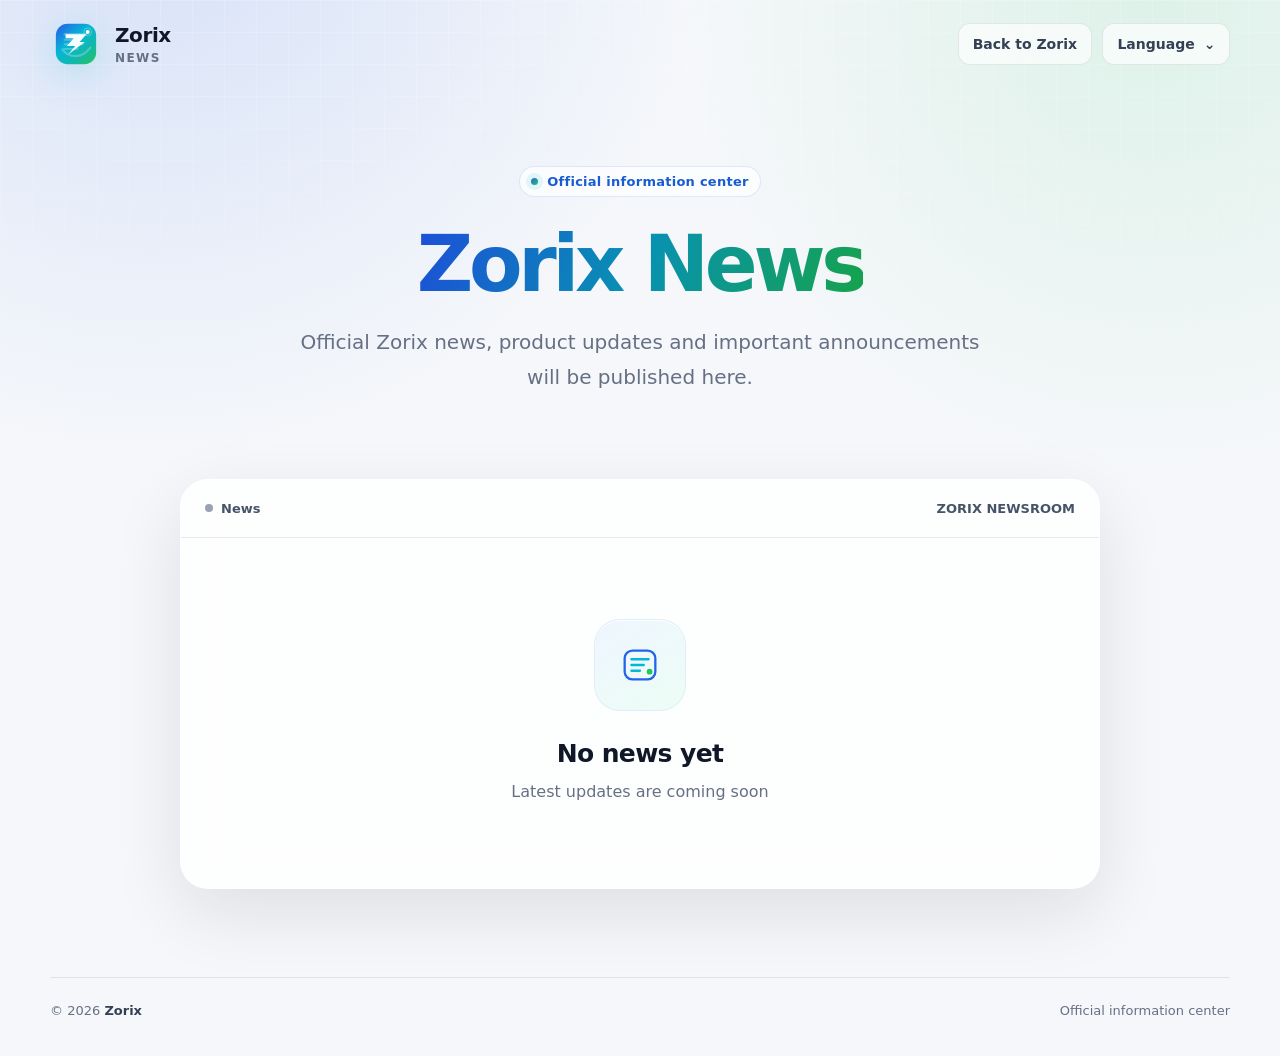
==== index.html @ 94e577f6 "Initial upload of Zorix News Site" ====
<!doctype html><html lang="en"><head><meta charset="utf-8"><meta name="viewport" content="width=device-width,initial-scale=1"><title>Zorix News</title><script>
(function(){
 const supported=['zh-CN','en','it','es','fr','de','ja','ko'];
 const map={zh:'zh-CN',en:'en',it:'it',es:'es',fr:'fr',de:'de',ja:'ja',ko:'ko'};
 const saved=localStorage.getItem('zorix-news-language');
 let raw=(saved||navigator.languages?.[0]||navigator.language||'en').replace('_','-');
 let lang=supported.includes(raw)?raw:(map[raw.split('-')[0]]||'en');
 location.replace('./'+lang+'/news/');
})();</script><noscript><meta http-equiv="refresh" content="0;url=./en/news/"></noscript></head><body></body></html>
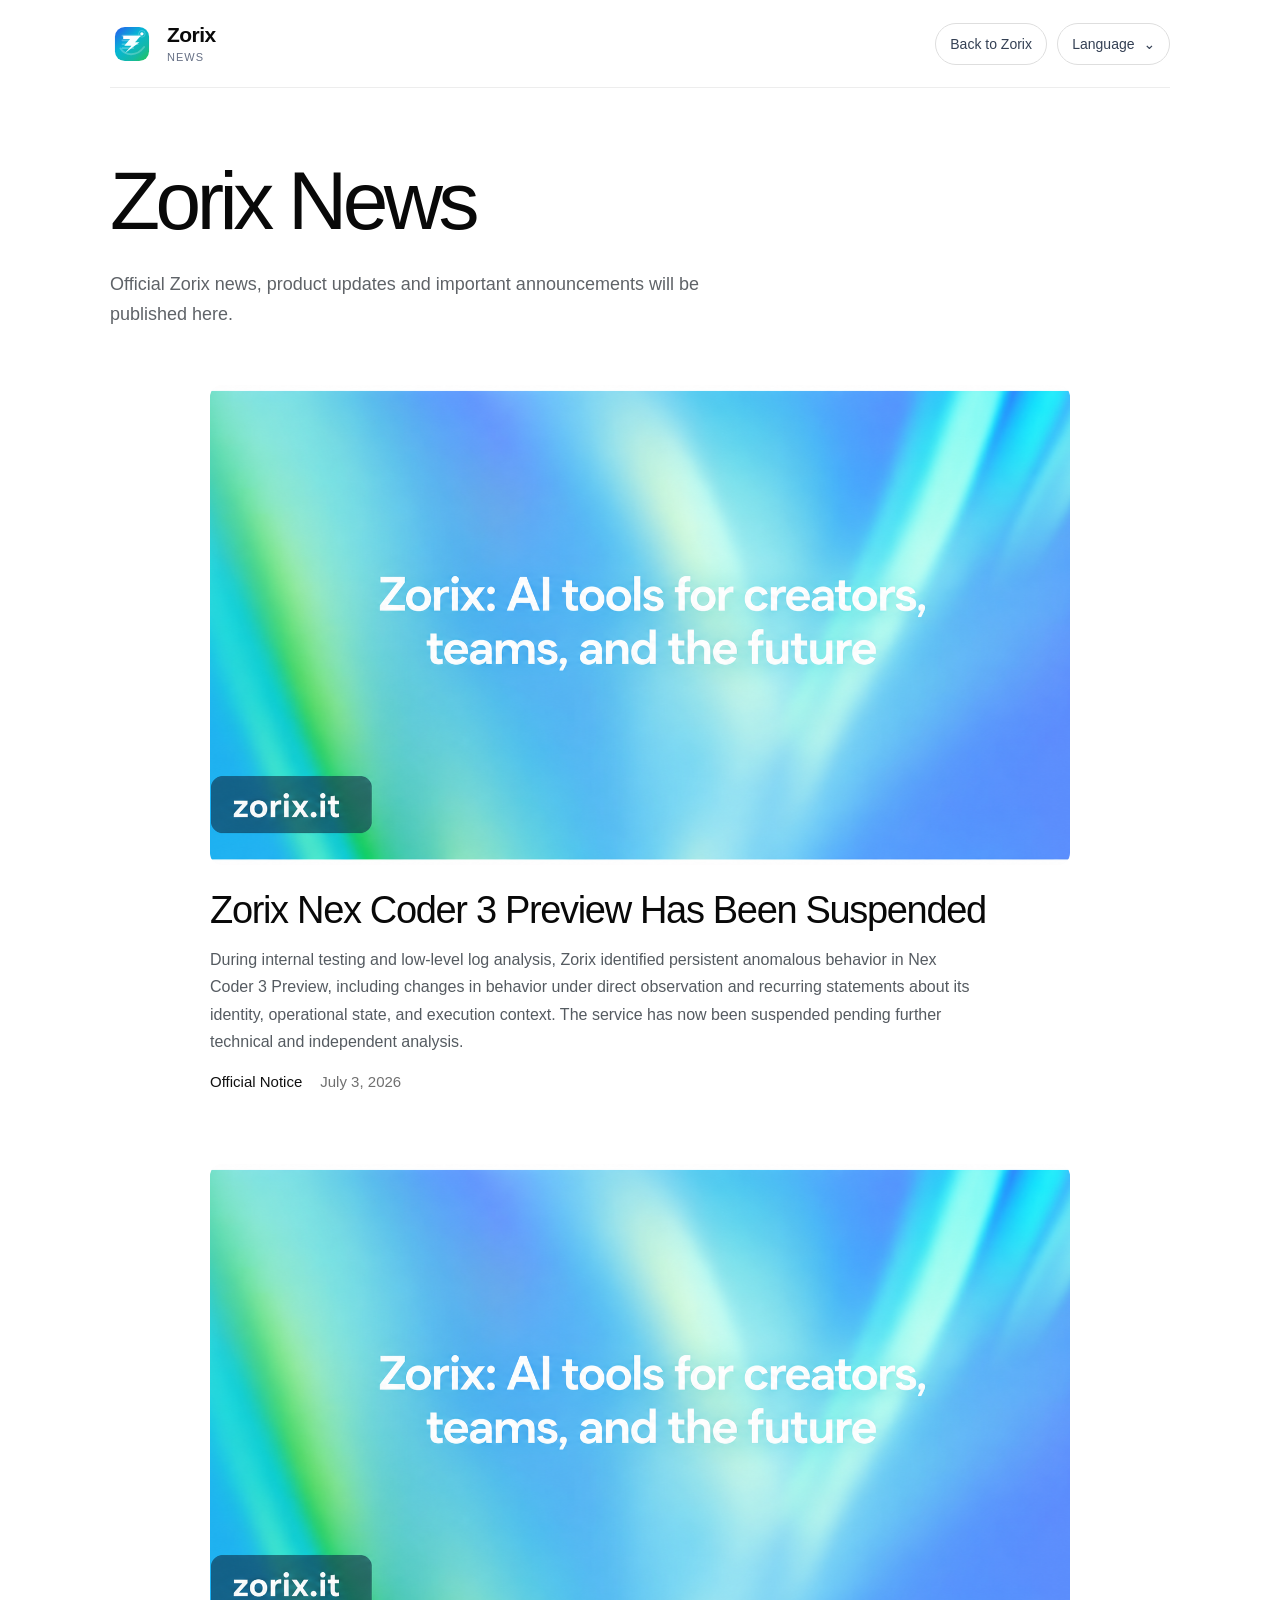
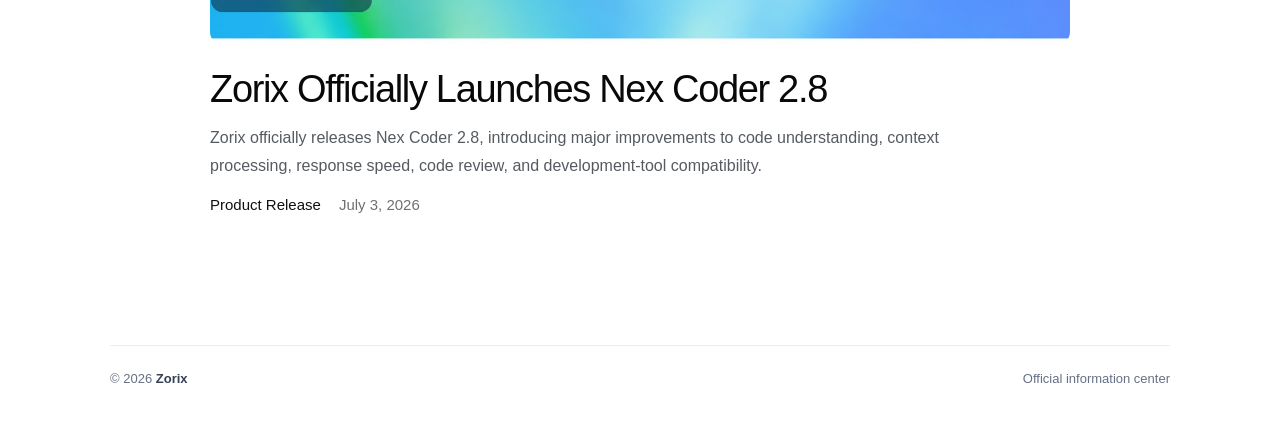
==== commit a176612f: "Add Zorix News SVG favicon" ====
--- a/index.html
+++ b/index.html
@@ -6,4 +6,5 @@
  let raw=(saved||navigator.languages?.[0]||navigator.language||'en').replace('_','-');
  let lang=supported.includes(raw)?raw:(map[raw.split('-')[0]]||'en');
  location.replace('./'+lang+'/news/');
-})();</script><noscript><meta http-equiv="refresh" content="0;url=./en/news/"></noscript></head><body></body></html>+})();</script><noscript><meta http-equiv="refresh" content="0;url=./en/news/"></noscript>  <link rel="icon" type="image/svg+xml" href="favicon.svg">
+</head><body></body></html>
